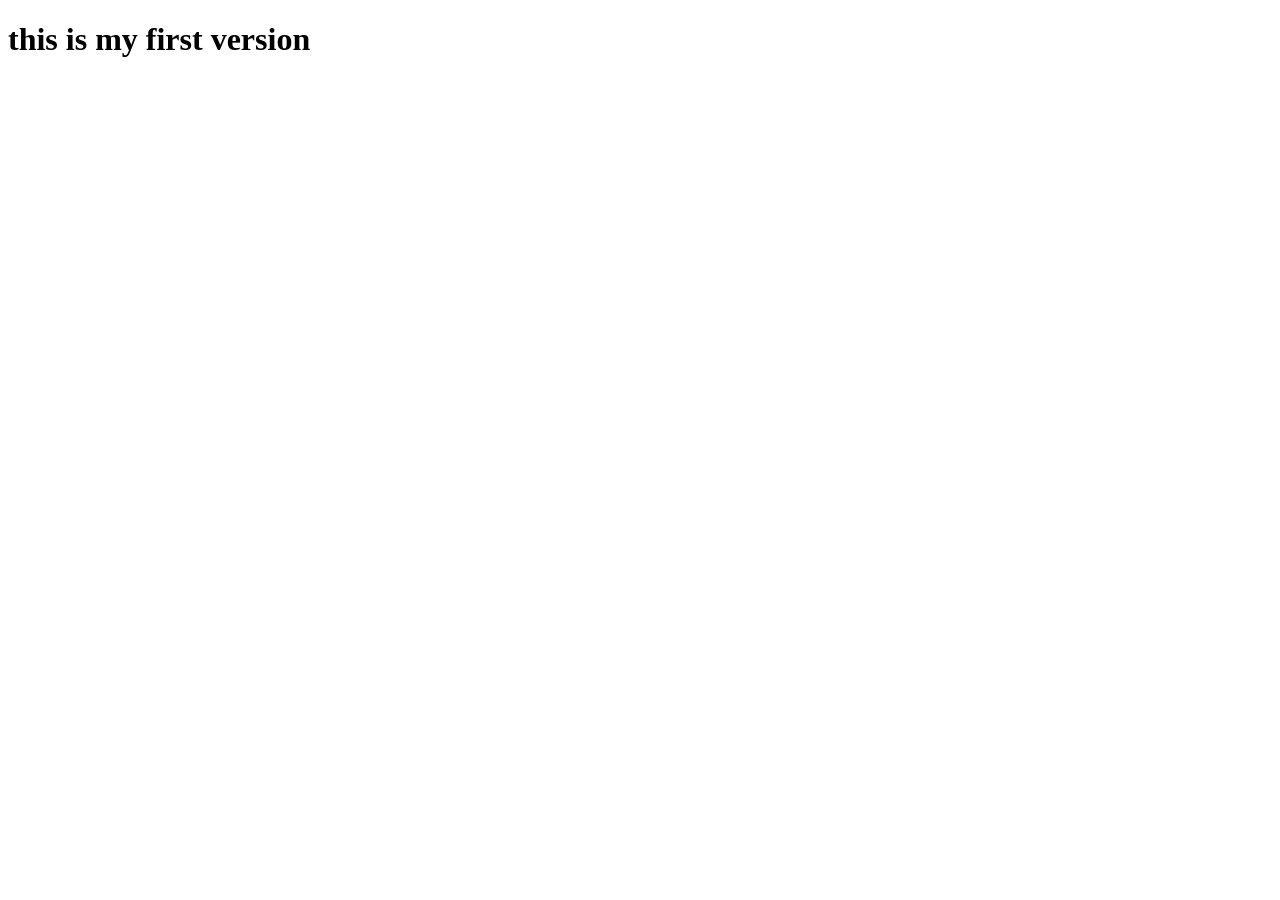
==== index.html @ eb40e125 "This is First Version" ====
<!DOCTYPE html>
<html lang="en">
<head>
    <meta charset="UTF-8">
    <meta name="viewport" content="width=device-width, initial-scale=1.0">
    <title>Document</title>
</head>
<body>
<h1>this is my first version</h1>
</body>
</html>
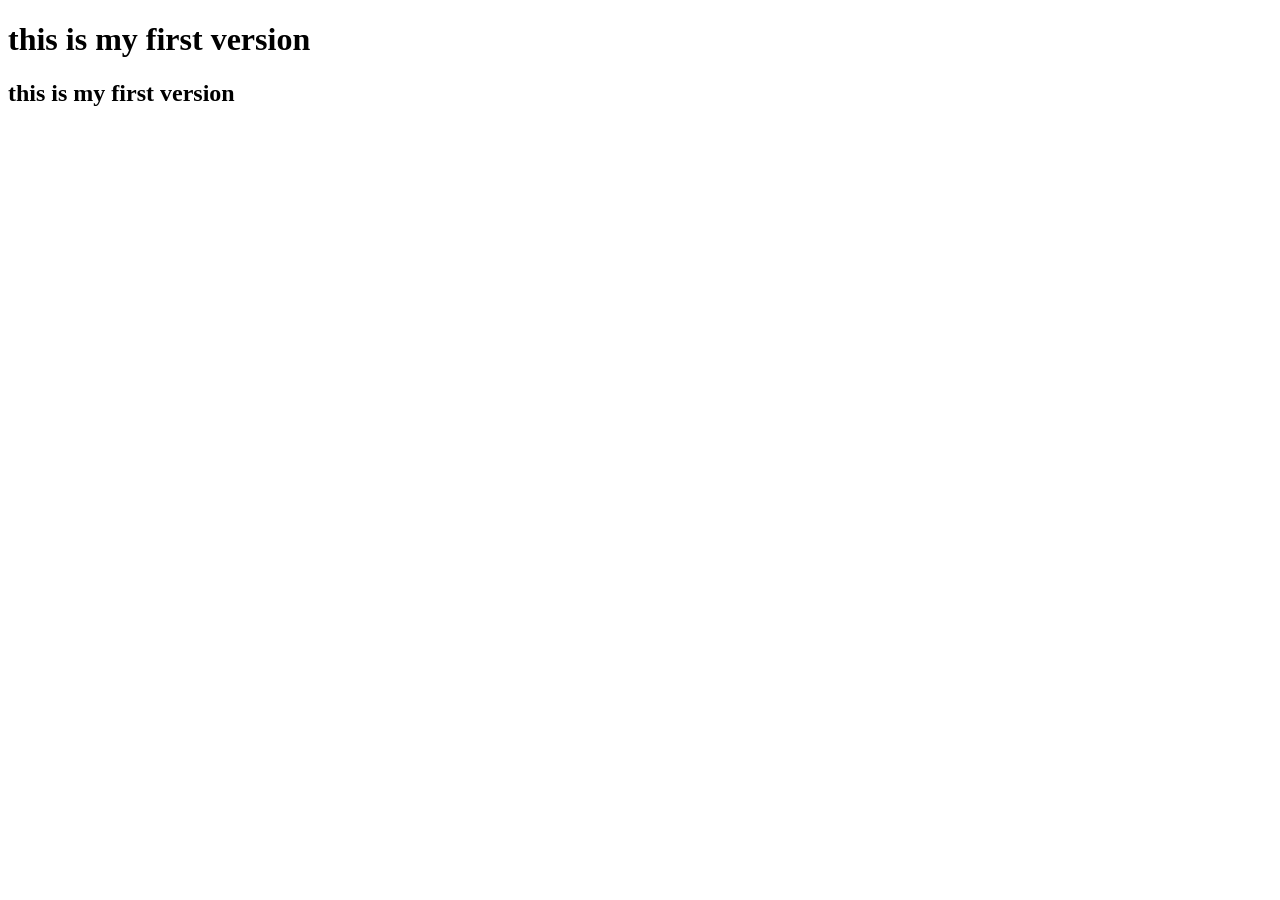
==== commit 0463ad20: "Add second header to index.html" ====
--- a/index.html
+++ b/index.html
@@ -7,5 +7,6 @@
 </head>
 <body>
 <h1>this is my first version</h1>
+<h2>this is my first version</h2>
 </body>
-</html>+</html>
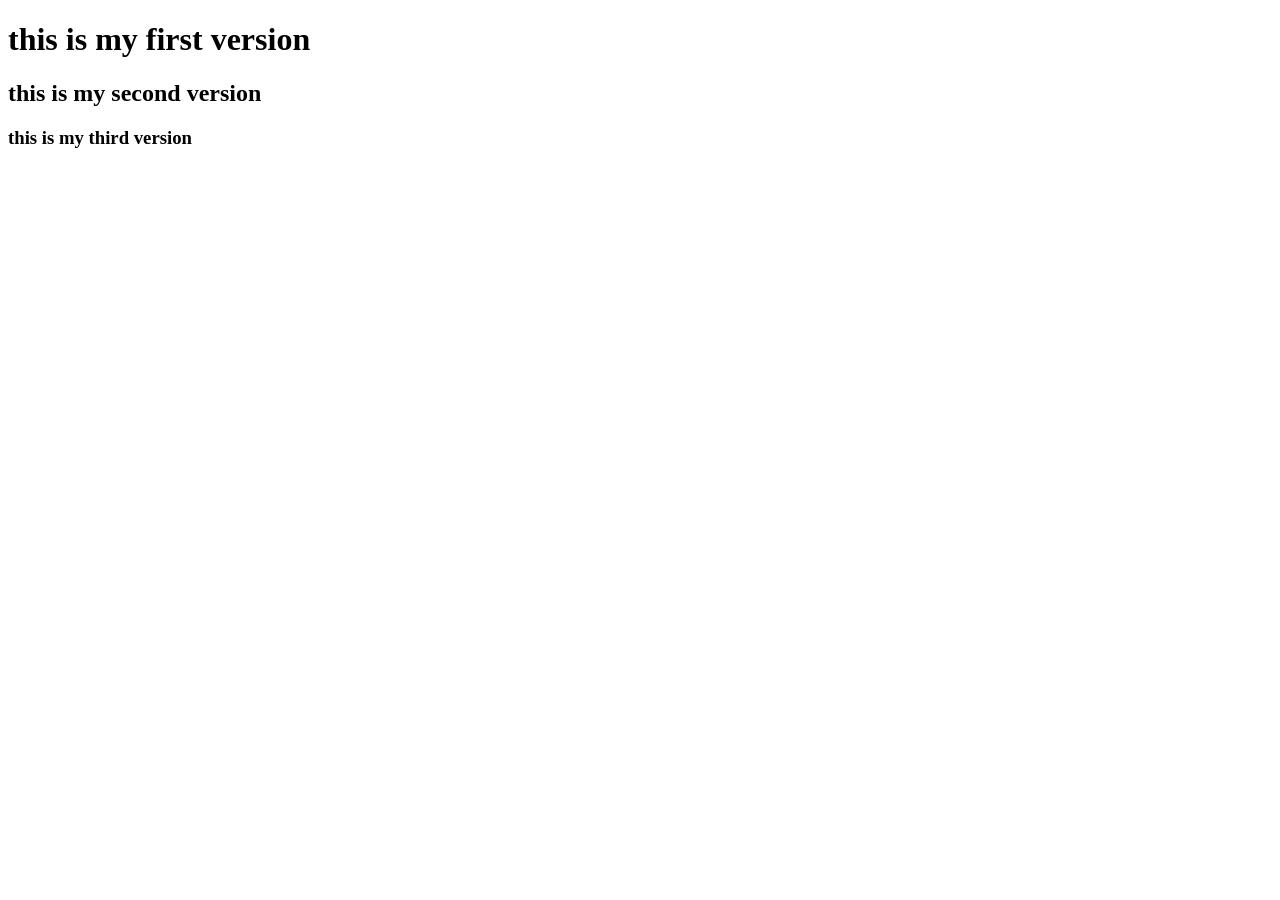
==== commit d55d1f04: "Add second header to index.html" ====
--- a/index.html
+++ b/index.html
@@ -7,6 +7,7 @@
 </head>
 <body>
 <h1>this is my first version</h1>
-<h2>this is my first version</h2>
+<h2>this is my second version</h2>
+<h3>this is my third version</h3>
 </body>
 </html>
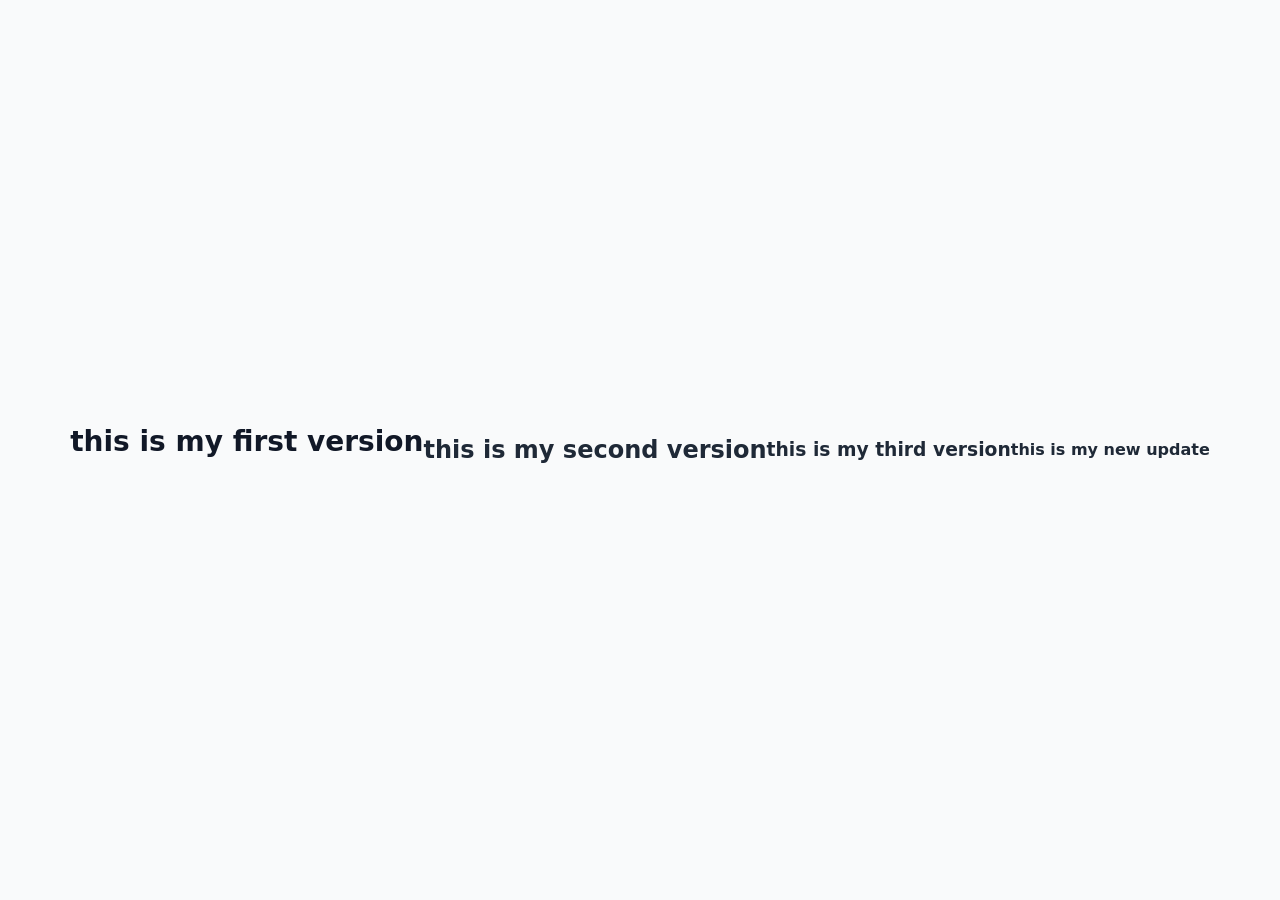
==== commit 838a80ca: "add new update" ====
--- a/index.html
+++ b/index.html
@@ -4,10 +4,13 @@
     <meta charset="UTF-8">
     <meta name="viewport" content="width=device-width, initial-scale=1.0">
     <title>Document</title>
+     <!-- Linking the external style sheet -->
+    <link rel="stylesheet" href="style.css">
 </head>
 <body>
 <h1>this is my first version</h1>
 <h2>this is my second version</h2>
 <h3>this is my third version</h3>
+<h4>this is my new update</h4>
 </body>
 </html>
--- a/style.css
+++ b/style.css
@@ -0,0 +1,67 @@
+/* Modern CSS Reset & Variables */
+:root {
+    --primary-color: #4f46e5;
+    --primary-hover: #4338ca;
+    --text-color: #1f2937;
+    --bg-color: #f9fafb;
+    --card-bg: #ffffff;
+}
+
+* {
+    margin: 0;
+    padding: 0;
+    box-sizing: border-box;
+}
+
+/* Base Body Styles */
+body {
+    font-family: system-ui, -apple-system, BlinkMacSystemFont, 'Segoe UI', Roboto, sans-serif;
+    background-color: var(--bg-color);
+    color: var(--text-color);
+    line-height: 1.5;
+    display: flex;
+    justify-content: center;
+    align-items: center;
+    min-height: 100vh;
+}
+
+/* Layout Container */
+.container {
+    background-color: var(--card-bg);
+    padding: 2.5rem;
+    border-radius: 12px;
+    box-shadow: 0 4px 6px -1px rgba(0, 0, 0, 0.1), 0 2px 4px -1px rgba(0, 0, 0, 0.06);
+    text-align: center;
+    max-width: 400px;
+    width: 100%;
+}
+
+/* Typography */
+h1 {
+    font-size: 1.75rem;
+    margin-bottom: 1rem;
+    color: #111827;
+}
+
+p {
+    font-size: 1rem;
+    color: #4b5563;
+    margin-bottom: 1.5rem;
+}
+
+/* Modern Button Component */
+.btn-primary {
+    background-color: var(--primary-color);
+    color: white;
+    border: none;
+    padding: 0.75rem 1.5rem;
+    font-size: 1rem;
+    font-weight: 500;
+    border-radius: 6px;
+    cursor: pointer;
+    transition: background-color 0.2s ease;
+}
+
+.btn-primary:hover {
+    background-color: var(--primary-hover);
+}
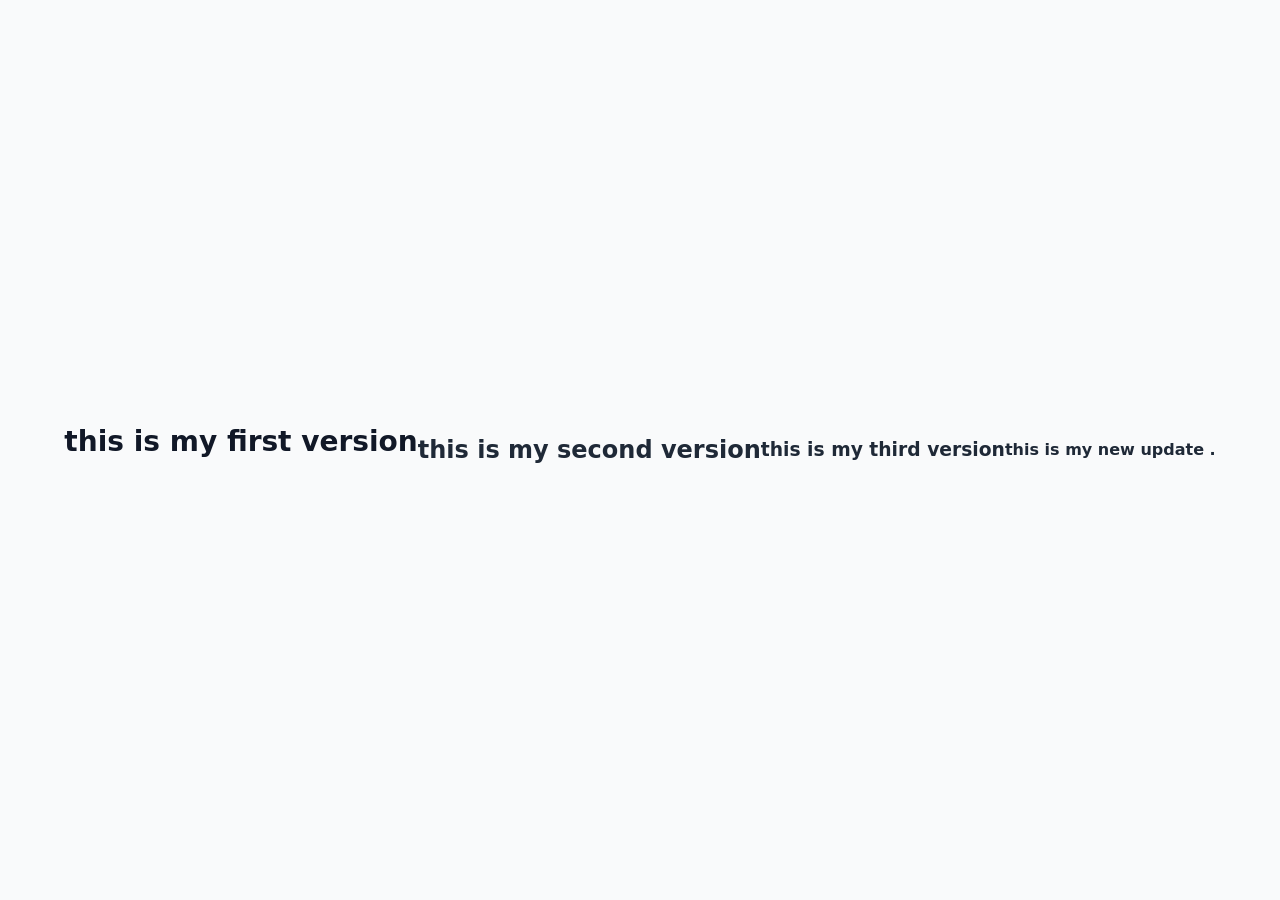
==== commit fa5ab9e6: "add new update." ====
--- a/index.html
+++ b/index.html
@@ -11,6 +11,6 @@
 <h1>this is my first version</h1>
 <h2>this is my second version</h2>
 <h3>this is my third version</h3>
-<h4>this is my new update</h4>
+<h4>this is my new update .</h4>
 </body>
 </html>
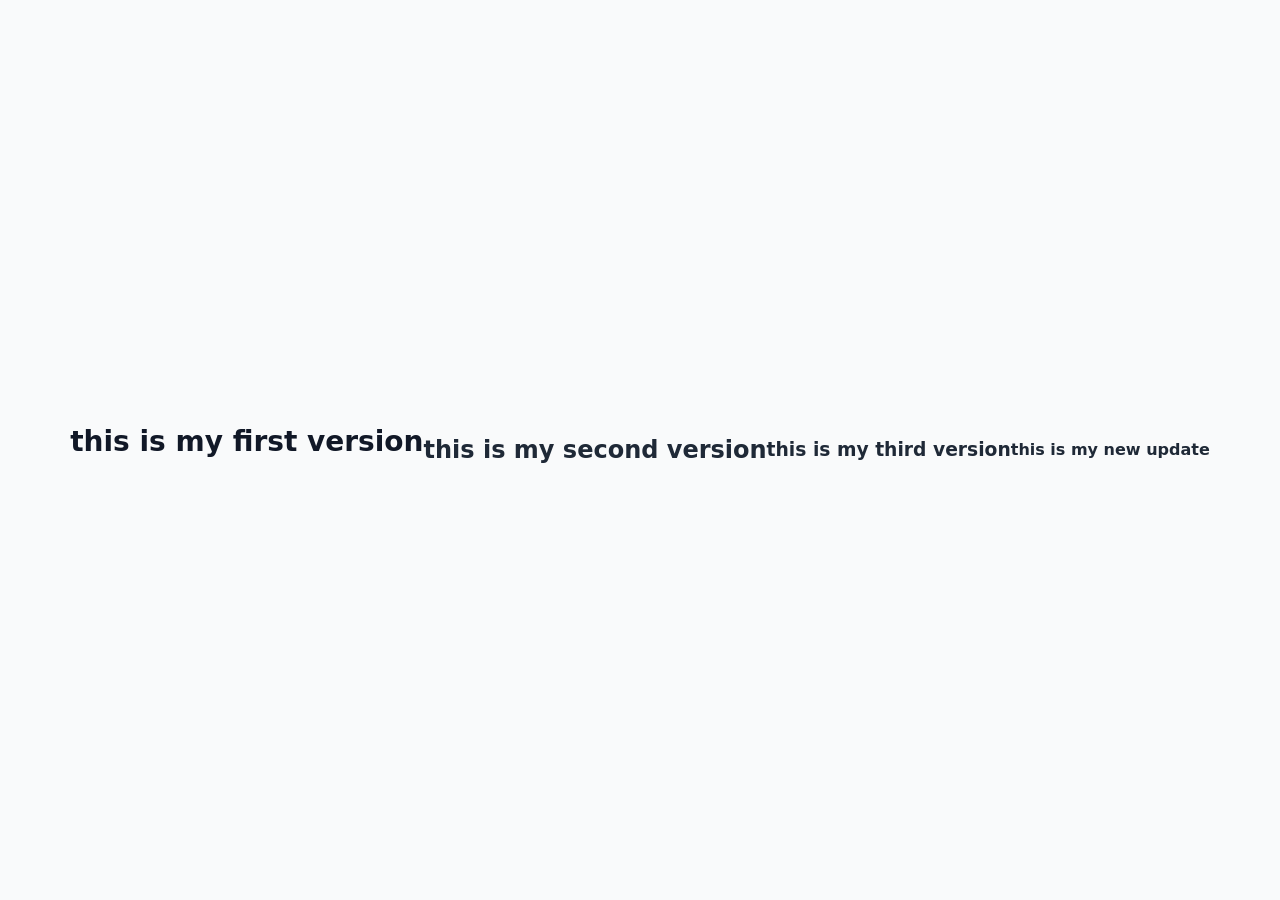
==== commit ca3592f1: "css file has changed" ====
--- a/index.html
+++ b/index.html
@@ -5,12 +5,12 @@
     <meta name="viewport" content="width=device-width, initial-scale=1.0">
     <title>Document</title>
      <!-- Linking the external style sheet -->
-    <link rel="stylesheet" href="style.css">
+    <link rel="stylesheet" href="style_1.css">
 </head>
 <body>
 <h1>this is my first version</h1>
 <h2>this is my second version</h2>
 <h3>this is my third version</h3>
-<h4>this is my new update .</h4>
+<h4>this is my new update</h4>
 </body>
 </html>
--- a/style_1.css
+++ b/style_1.css
@@ -0,0 +1,67 @@
+/* Modern CSS Reset & Variables */
+:root {
+    --primary-color: #4f46e5;
+    --primary-hover: #4338ca;
+    --text-color: #1f2937;
+    --bg-color: #f9fafb;
+    --card-bg: #ffffff;
+}
+
+* {
+    margin: 0;
+    padding: 0;
+    box-sizing: border-box;
+}
+
+/* Base Body Styles */
+body {
+    font-family: system-ui, -apple-system, BlinkMacSystemFont, 'Segoe UI', Roboto, sans-serif;
+    background-color: var(--bg-color);
+    color: var(--text-color);
+    line-height: 1.5;
+    display: flex;
+    justify-content: center;
+    align-items: center;
+    min-height: 100vh;
+}
+
+/* Layout Container */
+.container {
+    background-color: var(--card-bg);
+    padding: 2.5rem;
+    border-radius: 12px;
+    box-shadow: 0 4px 6px -1px rgba(0, 0, 0, 0.1), 0 2px 4px -1px rgba(0, 0, 0, 0.06);
+    text-align: center;
+    max-width: 400px;
+    width: 100%;
+}
+
+/* Typography */
+h1 {
+    font-size: 1.75rem;
+    margin-bottom: 1rem;
+    color: #111827;
+}
+
+p {
+    font-size: 1rem;
+    color: #4b5563;
+    margin-bottom: 1.5rem;
+}
+
+/* Modern Button Component */
+.btn-primary {
+    background-color: var(--primary-color);
+    color: white;
+    border: none;
+    padding: 0.75rem 1.5rem;
+    font-size: 1rem;
+    font-weight: 500;
+    border-radius: 6px;
+    cursor: pointer;
+    transition: background-color 0.2s ease;
+}
+
+.btn-primary:hover {
+    background-color: var(--primary-hover);
+}
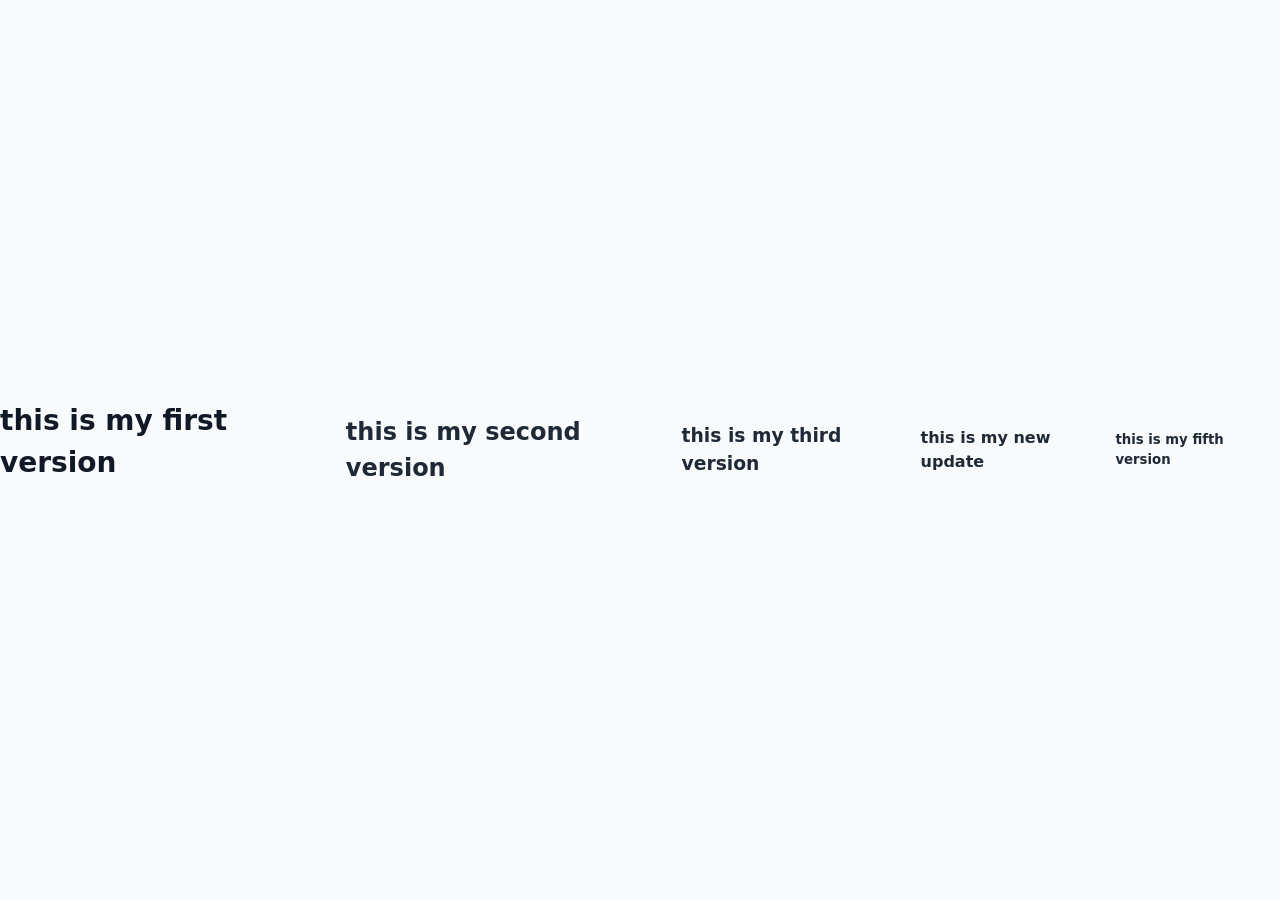
==== commit 9b4508e7: "this is my fifth version" ====
--- a/index.html
+++ b/index.html
@@ -12,5 +12,6 @@
 <h2>this is my second version</h2>
 <h3>this is my third version</h3>
 <h4>this is my new update</h4>
+<h5>this is my fifth version</h5>
 </body>
 </html>
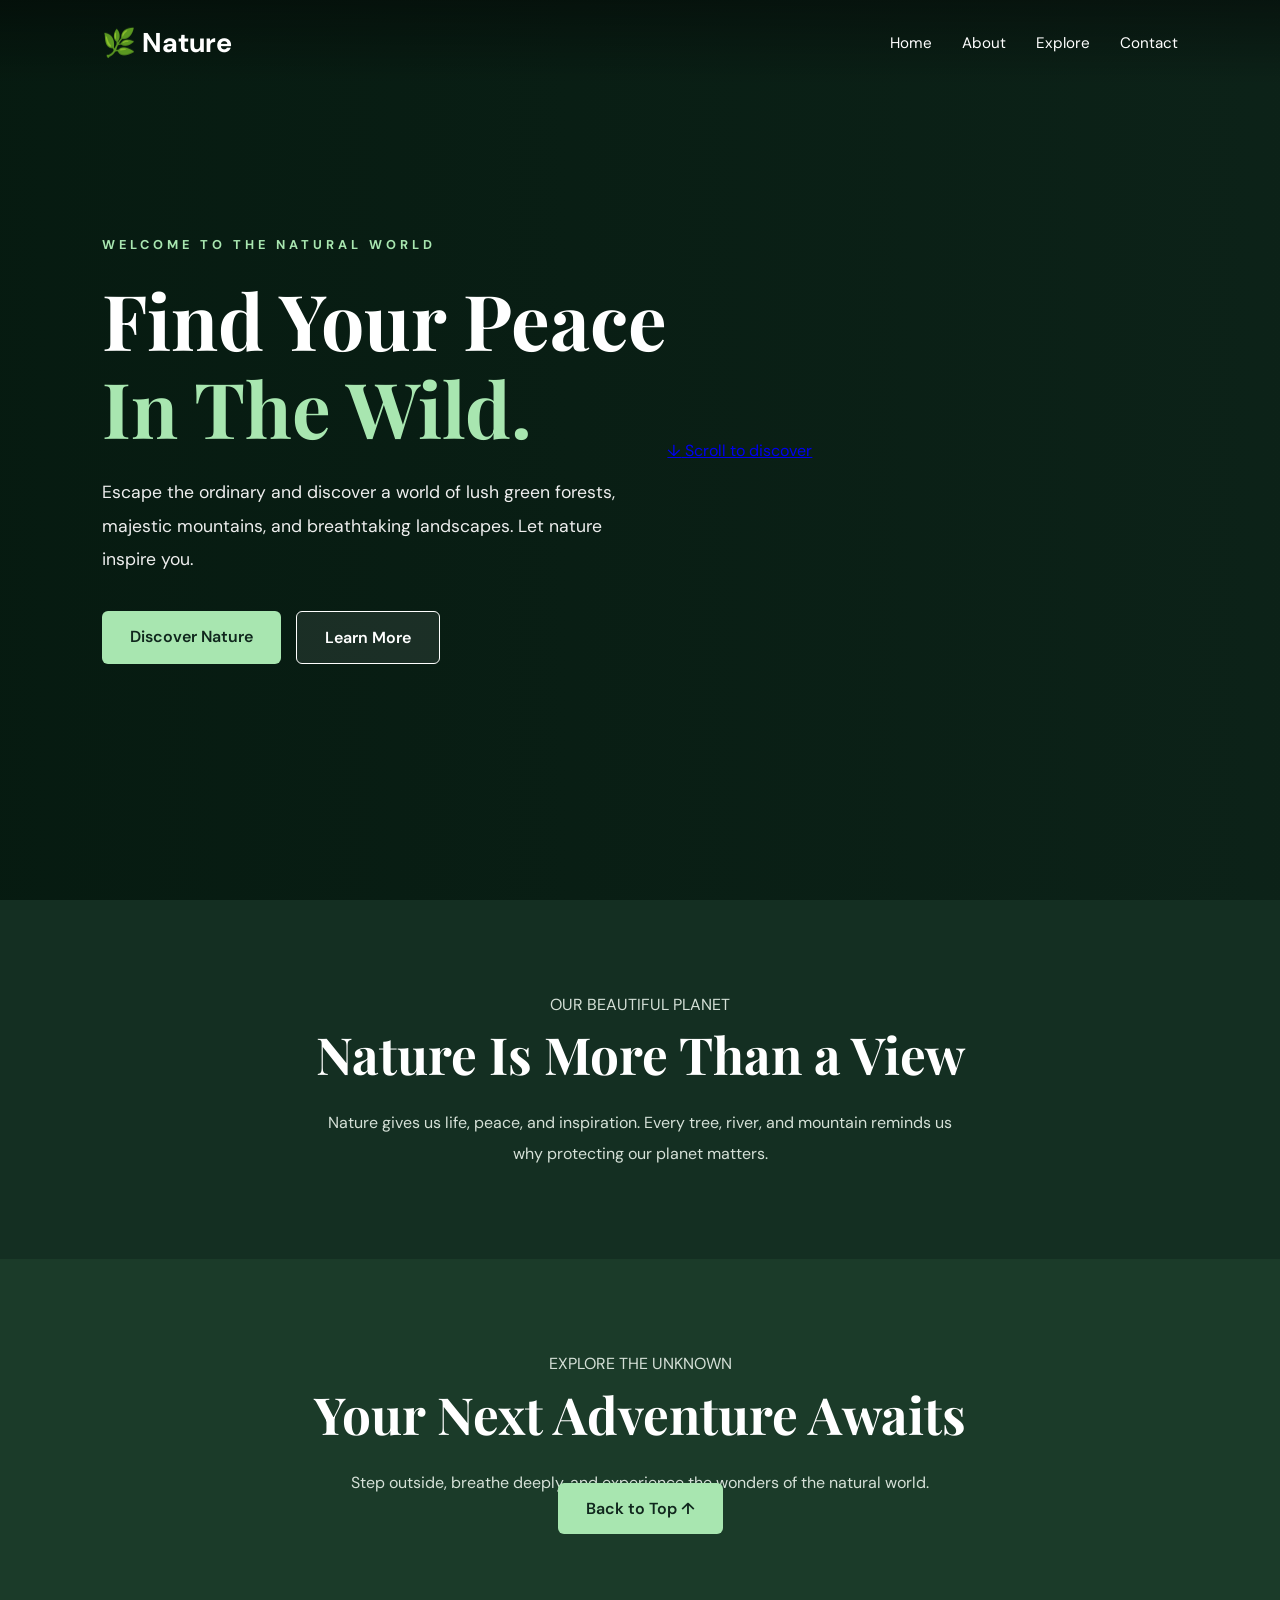
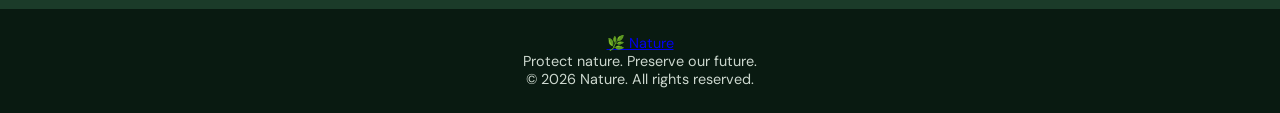
==== commit 7383d926: "Revamp index.html with new title and layout Updated the title and added a theme color meta tag. Enha" ====
--- a/index.html
+++ b/index.html
@@ -1,17 +1,87 @@
+
 <!DOCTYPE html>
 <html lang="en">
 <head>
     <meta charset="UTF-8">
     <meta name="viewport" content="width=device-width, initial-scale=1.0">
-    <title>Document</title>
-     <!-- Linking the external style sheet -->
-    <link rel="stylesheet" href="style_1.css">
+    <meta name="theme-color" content="#10271d">
+    <title>Nature | Explore the Wild</title>
+    <link rel="stylesheet" href="style.css">
 </head>
 <body>
-<h1>this is my first version</h1>
-<h2>this is my second version</h2>
-<h3>this is my third version</h3>
-<h4>this is my new update</h4>
-<h5>this is my fifth version</h5>
+
+    <header class="navbar">
+        <a href="#home" class="logo">🌿 Nature</a>
+
+        <nav class="nav-links">
+            <a href="#home">Home</a>
+            <a href="#about">About</a>
+            <a href="#explore">Explore</a>
+            <a href="#contact">Contact</a>
+        </nav>
+    </header>
+
+    <main>
+        <section class="hero" id="home">
+            <div class="content">
+                <p class="subtitle">WELCOME TO THE NATURAL WORLD</p>
+
+                <h1>
+                    Find Your Peace<br>
+                    <span>In The Wild.</span>
+                </h1>
+
+                <p class="description">
+                    Escape the ordinary and discover a world of
+                    lush green forests, majestic mountains, and
+                    breathtaking landscapes. Let nature inspire you.
+                </p>
+
+                <div class="buttons">
+                    <a href="#explore" class="btn primary">
+                        Discover Nature
+                    </a>
+
+                    <a href="#about" class="btn secondary">
+                        Learn More
+                    </a>
+                </div>
+            </div>
+
+            <a href="#about" class="scroll-down">
+                <span>↓</span> Scroll to discover
+            </a>
+        </section>
+
+        <section class="info" id="about">
+            <p class="section-label">OUR BEAUTIFUL PLANET</p>
+            <h2>Nature Is More Than a View</h2>
+            <p>
+                Nature gives us life, peace, and inspiration.
+                Every tree, river, and mountain reminds us
+                why protecting our planet matters.
+            </p>
+        </section>
+
+        <section class="info explore" id="explore">
+            <p class="section-label">EXPLORE THE UNKNOWN</p>
+            <h2>Your Next Adventure Awaits</h2>
+            <p>
+                Step outside, breathe deeply, and experience
+                the wonders of the natural world.
+            </p>
+
+            <a href="#home" class="btn primary explore-btn">
+                Back to Top ↑
+            </a>
+        </section>
+    </main>
+
+    <footer id="contact">
+        <a href="#home" class="footer-logo">🌿 Nature</a>
+        <p>Protect nature. Preserve our future.</p>
+        <p class="copyright">© 2026 Nature. All rights reserved.</p>
+    </footer>
+
 </body>
 </html>
--- a/style.css
+++ b/style.css
@@ -0,0 +1,288 @@
+@import url('https://fonts.googleapis.com/css2?family=DM+Sans:wght@400;500;600;700&family=Playfair+Display:wght@500;600;700&display=swap');
+
+* {
+    margin: 0;
+    padding: 0;
+    box-sizing: border-box;
+}
+
+html {
+    scroll-behavior: smooth;
+}
+
+body {
+    font-family: 'DM Sans', sans-serif;
+    color: white;
+    background: #10271d;
+}
+
+/* Navigation */
+.navbar {
+    position: absolute;
+    top: 0;
+    left: 0;
+    width: 100%;
+    padding: 25px 8%;
+    display: flex;
+    justify-content: space-between;
+    align-items: center;
+    gap: 20px;
+    z-index: 10;
+    background: linear-gradient(
+        to bottom,
+        rgba(0, 0, 0, 0.4),
+        transparent
+    );
+}
+
+.logo {
+    font-size: 1.7rem;
+    font-weight: 700;
+    color: white;
+    text-decoration: none;
+}
+
+nav {
+    display: flex;
+    gap: 30px;
+}
+
+nav a {
+    color: white;
+    text-decoration: none;
+    font-size: 0.95rem;
+    transition: color 0.3s;
+}
+
+nav a:hover {
+    color: #a8e6b0;
+}
+
+/* Nature Background */
+.hero {
+    min-height: 100vh;
+    min-height: 100svh;
+    padding: 140px 8%;
+    display: flex;
+    align-items: center;
+    background:
+        linear-gradient(
+            90deg,
+            rgba(5, 25, 15, 0.88),
+            rgba(5, 25, 15, 0.35)
+        ),
+        url("https://images.unsplash.com/photo-1448375240586-882707db888b?auto=format&fit=crop&w=2000&q=85");
+
+    background-position: center;
+    background-size: cover;
+    background-repeat: no-repeat;
+}
+
+/* Main Content */
+.content {
+    max-width: 700px;
+    animation: fadeUp 1s ease;
+}
+
+.subtitle {
+    color: #a8e6b0;
+    font-size: 0.8rem;
+    font-weight: 700;
+    letter-spacing: 4px;
+    margin-bottom: 22px;
+}
+
+h1 {
+    font-family: 'Playfair Display', serif;
+    font-size: clamp(2.8rem, 6vw, 5.5rem);
+    line-height: 1.15;
+    margin-bottom: 25px;
+}
+
+h1 span {
+    color: #a8e6b0;
+}
+
+.description {
+    max-width: 550px;
+    color: #eeeeee;
+    font-size: 1.1rem;
+    line-height: 1.9;
+    margin-bottom: 35px;
+}
+
+/* Buttons */
+.buttons {
+    display: flex;
+    flex-wrap: wrap;
+    gap: 15px;
+}
+
+.btn {
+    padding: 15px 28px;
+    border-radius: 6px;
+    text-decoration: none;
+    font-weight: 600;
+    text-align: center;
+    transition: 0.3s ease;
+}
+
+.primary {
+    background: #a8e6b0;
+    color: #10271d;
+}
+
+.primary:hover {
+    background: #d0f5d4;
+    transform: translateY(-3px);
+}
+
+.secondary {
+    color: white;
+    border: 1px solid white;
+    background: rgba(255, 255, 255, 0.08);
+}
+
+.secondary:hover {
+    background: rgba(168, 230, 176, 0.2);
+    border-color: #a8e6b0;
+    transform: translateY(-3px);
+}
+
+/* Information Sections */
+.info {
+    padding: 90px 8%;
+    text-align: center;
+    background: #142f22;
+}
+
+.info h2 {
+    font-family: 'Playfair Display', serif;
+    font-size: clamp(2rem, 4vw, 3.5rem);
+    margin-bottom: 20px;
+}
+
+.info p {
+    max-width: 650px;
+    margin: auto;
+    color: #d5e0d7;
+    line-height: 1.9;
+}
+
+.explore {
+    background: #1b3b29;
+}
+
+/* Footer */
+footer {
+    padding: 25px;
+    text-align: center;
+    background: #091a11;
+    color: #cdd8cf;
+    font-size: 0.9rem;
+}
+
+/* Animation */
+@keyframes fadeUp {
+    from {
+        opacity: 0;
+        transform: translateY(25px);
+    }
+
+    to {
+        opacity: 1;
+        transform: translateY(0);
+    }
+}
+
+/* Tablet */
+@media (max-width: 768px) {
+    .navbar {
+        padding: 22px 5%;
+        flex-wrap: wrap;
+    }
+
+    nav {
+        gap: 18px;
+    }
+
+    nav a {
+        font-size: 0.85rem;
+    }
+
+    .hero {
+        padding: 150px 6% 100px;
+        background-position: 60% center;
+    }
+
+    .description {
+        font-size: 1rem;
+    }
+
+    .info {
+        padding: 70px 6%;
+    }
+}
+
+/* Mobile */
+@media (max-width: 480px) {
+    .navbar {
+        padding: 18px 5%;
+    }
+
+    .logo {
+        font-size: 1.4rem;
+    }
+
+    nav {
+        width: 100%;
+        justify-content: space-between;
+        gap: 8px;
+    }
+
+    nav a {
+        font-size: 0.78rem;
+    }
+
+    .hero {
+        padding: 160px 6% 90px;
+        background-position: 60% center;
+    }
+
+    h1 {
+        font-size: clamp(2.5rem, 11vw, 3.4rem);
+    }
+
+    .subtitle {
+        font-size: 0.68rem;
+        letter-spacing: 2px;
+        line-height: 1.8;
+    }
+
+    .description {
+        font-size: 0.95rem;
+        line-height: 1.8;
+    }
+
+    .buttons {
+        flex-direction: column;
+    }
+
+    .btn {
+        width: 100%;
+    }
+}
+
+/* Accessibility */
+@media (prefers-reduced-motion: reduce) {
+    html {
+        scroll-behavior: auto;
+    }
+
+    *,
+    *::before,
+    *::after {
+        animation: none !important;
+        transition: none !important;
+    }
+}
